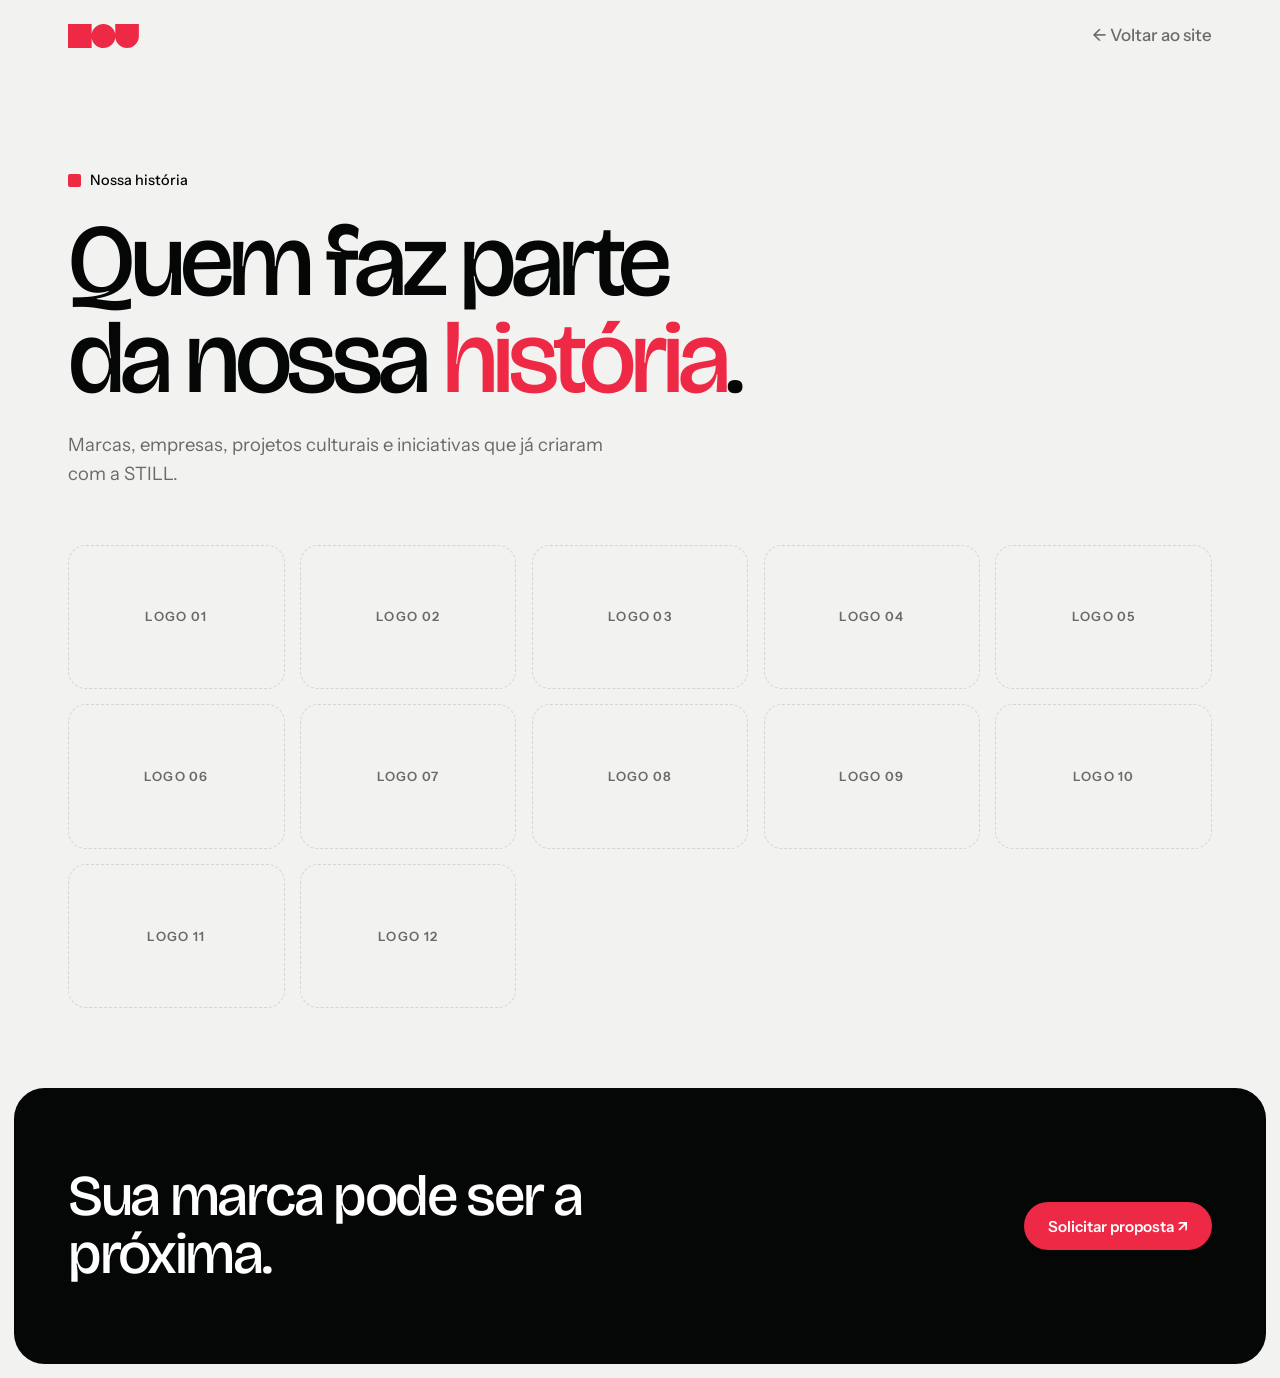
==== historia/index.html @ 3b3fbbde "Home com abertura animada do logo, portfólio com 10 cases e nova chamada final - Abertura só com o l" ====
<!DOCTYPE html>
<html lang="pt-BR">
<head>
<meta charset="utf-8">
<meta name="viewport" content="width=device-width, initial-scale=1, viewport-fit=cover">
<title>Nossa história | STILL STUDIO</title>
<meta name="theme-color" content="#050707">
<link rel="icon" href="/favicon.svg" type="image/svg+xml">
<meta name="description" content="Marcas, empresas e projetos que fazem parte da história da STILL STUDIO.">
<link rel="preconnect" href="https://fonts.googleapis.com"><link rel="preconnect" href="https://fonts.gstatic.com" crossorigin>
<link href="https://fonts.googleapis.com/css2?family=Bricolage+Grotesque:opsz,wght@12..96,500;12..96,600&family=Instrument+Sans:wght@400;500;600&display=swap" rel="stylesheet">
<script>document.documentElement.className+=" js"</script>
<style>
/* Layout: página clara de uma coluna; grade de logos de clientes e parceiros com o mesmo sistema da home. */
:root{--bg:#F2F2F0;--surface:#FFFFFF;--ink:#050707;--muted:rgba(5,7,7,.58);--line:rgba(5,7,7,.12);--dark:#050707;--on-dark:#FFFFFF;--accent:#EE2945;
 --d:"Bricolage Grotesque","Arial Black",system-ui,sans-serif;--b:"Instrument Sans",system-ui,-apple-system,"Segoe UI",sans-serif;
 --ease:cubic-bezier(.2,.8,.2,1);--spring:cubic-bezier(.34,1.56,.64,1);color-scheme:light;box-sizing:border-box;padding-top:env(safe-area-inset-top,0px);padding-bottom:env(safe-area-inset-bottom,0px)}
*,*::before,*::after{box-sizing:border-box}
body{margin:0;background:var(--bg);color:var(--ink);font:400 1.0625rem/1.6 var(--b);-webkit-font-smoothing:antialiased}
a{color:inherit}p{margin:0}
:focus-visible{outline:3px solid var(--accent);outline-offset:3px}
.w{max-width:1240px;margin:0 auto;padding-left:max(clamp(1.25rem,4vw,3rem),env(safe-area-inset-left,0px));padding-right:max(clamp(1.25rem,4vw,3rem),env(safe-area-inset-right,0px))}
.top .w{display:flex;justify-content:space-between;align-items:center;gap:1rem;padding-block:1.4rem}
.mk{display:block;height:1.5rem;width:auto;color:var(--accent)}
.back{font-weight:500;color:var(--muted);text-decoration:none;transition:color .2s}.back:hover{color:var(--ink)}
.intro{padding-block:clamp(3rem,8vw,6rem) clamp(2rem,5vw,3.5rem)}
.tag{display:inline-flex;align-items:center;gap:.55rem;font-size:.9rem;font-weight:500;margin-bottom:1.3rem}
.tag::before{content:"";width:.8rem;height:.8rem;border-radius:2px;background:var(--accent)}
h1{font:500 clamp(2.8rem,8vw,7rem)/.95 var(--d);letter-spacing:-.05em;margin:0;max-width:13ch;text-wrap:balance}
h1 em{font-style:normal;color:var(--accent)}
.intro p{color:var(--muted);max-width:46ch;margin-top:1.4rem;font-size:1.15rem}
.grid{display:grid;gap:clamp(.6rem,1.2vw,1rem);grid-template-columns:repeat(auto-fill,minmax(min(100%,13rem),1fr));padding-bottom:clamp(3rem,7vw,5rem)}
.lg{display:grid;place-items:center;aspect-ratio:3/2;border-radius:18px;background:var(--surface);padding:1.4rem;transition:transform .5s var(--spring),box-shadow .3s}
.lg:hover{transform:translateY(-5px);box-shadow:0 20px 40px -26px rgba(5,7,7,.4)}
.lg img{max-width:100%;max-height:100%;object-fit:contain;filter:grayscale(1);opacity:.75;transition:filter .3s,opacity .3s}
.lg:hover img{filter:none;opacity:1}
.lg.ph{background:transparent;border:1.5px dashed var(--line);color:var(--muted);font:600 .8rem var(--b);letter-spacing:.1em;text-transform:uppercase}
.cta{margin:0 clamp(8px,1.1vw,14px) clamp(8px,1.1vw,14px);border-radius:clamp(20px,2.4vw,32px);background:var(--dark);color:var(--on-dark)}
.cta .w{display:flex;flex-wrap:wrap;justify-content:space-between;align-items:center;gap:1.5rem;padding-block:clamp(3rem,7vw,5rem)}
.cta h2{font:500 clamp(2rem,4.6vw,3.6rem)/1 var(--d);letter-spacing:-.04em;margin:0;max-width:16ch}
.btn{display:inline-flex;align-items:center;gap:.5rem;white-space:nowrap;font:600 .95rem var(--b);padding:.9rem 1.5rem;border-radius:999px;text-decoration:none;background:var(--accent);color:var(--on-dark);transition:transform .3s var(--spring)}
.btn:hover{transform:translateY(-2px)}
.js [data-rv]{opacity:0;transform:translateY(30px) scale(.96);transition:opacity .8s var(--ease) var(--dl,0s),transform .9s var(--spring) var(--dl,0s)}
.js [data-rv].in{opacity:1;transform:none}
@media(prefers-reduced-motion:reduce){*,*::before,*::after{transition:none!important}.js [data-rv]{opacity:1;transform:none}}
</style>
</head>
<body>
<header class="top"><div class="w"><a href="/" aria-label="STILL STUDIO, voltar para a página inicial"><svg class="mk" viewBox="461.68 371.28 996.64 337.44" aria-hidden="true"><path fill="currentColor" d="M 1126.058594 371.679688 L 1126.058594 512.910156 C 1113.21875 432.660156 1043.875 371.277344 960.011719 371.277344 C 876.097656 371.277344 806.726562 432.730469 793.945312 513.046875 L 793.945312 371.890625 L 461.683594 371.890625 L 461.683594 708.679688 L 793.945312 708.679688 L 793.945312 566.953125 C 806.726562 647.269531 876.097656 708.71875 960.011719 708.71875 C 1046.203125 708.71875 1117.152344 643.917969 1127.078125 560.398438 C 1136.085938 643.648438 1206.542969 708.46875 1292.1875 708.46875 C 1383.9375 708.46875 1458.316406 634.089844 1458.316406 542.339844 L 1458.316406 371.679688 Z"/></svg></a><a class="back" href="/">← Voltar ao site</a></div></header>
<main>
<section class="intro"><div class="w">
  <span class="tag" data-rv>Nossa história</span>
  <h1 data-rv>Quem faz parte da nossa <em>história</em>.</h1>
  <p data-rv>Marcas, empresas, projetos culturais e iniciativas que já criaram com a STILL.</p>
</div></section>
<section><div class="w">
  <!-- LOGOS: troque cada <div class="lg ph">Logo NN</div> por
       <div class="lg"><img src="/logos/nome-do-cliente.svg" alt="Nome do cliente"></div> -->
  <div class="grid">
    <div class="lg ph" data-rv>Logo 01</div><div class="lg ph" data-rv>Logo 02</div><div class="lg ph" data-rv>Logo 03</div><div class="lg ph" data-rv>Logo 04</div>
    <div class="lg ph" data-rv>Logo 05</div><div class="lg ph" data-rv>Logo 06</div><div class="lg ph" data-rv>Logo 07</div><div class="lg ph" data-rv>Logo 08</div>
    <div class="lg ph" data-rv>Logo 09</div><div class="lg ph" data-rv>Logo 10</div><div class="lg ph" data-rv>Logo 11</div><div class="lg ph" data-rv>Logo 12</div>
  </div>
</div></section>
</main>
<section class="cta"><div class="w"><h2>Sua marca pode ser a próxima.</h2><a class="btn" href="/proposta">Solicitar proposta ↗</a></div></section>
<script>
(function(){
 var els=[].slice.call(document.querySelectorAll("[data-rv]"));
 els.forEach(function(el,i){el.style.setProperty("--dl",(el.classList.contains("lg")?(i%4)*.08:0)+"s")});
 if(!("IntersectionObserver" in window)||matchMedia("(prefers-reduced-motion:reduce)").matches){els.forEach(function(e){e.classList.add("in")});return}
 var io=new IntersectionObserver(function(es){es.forEach(function(e){if(e.isIntersecting){e.target.classList.add("in");io.unobserve(e.target)}})},{threshold:.12});
 els.forEach(function(e){io.observe(e)});
})();
</script>
</body>
</html>
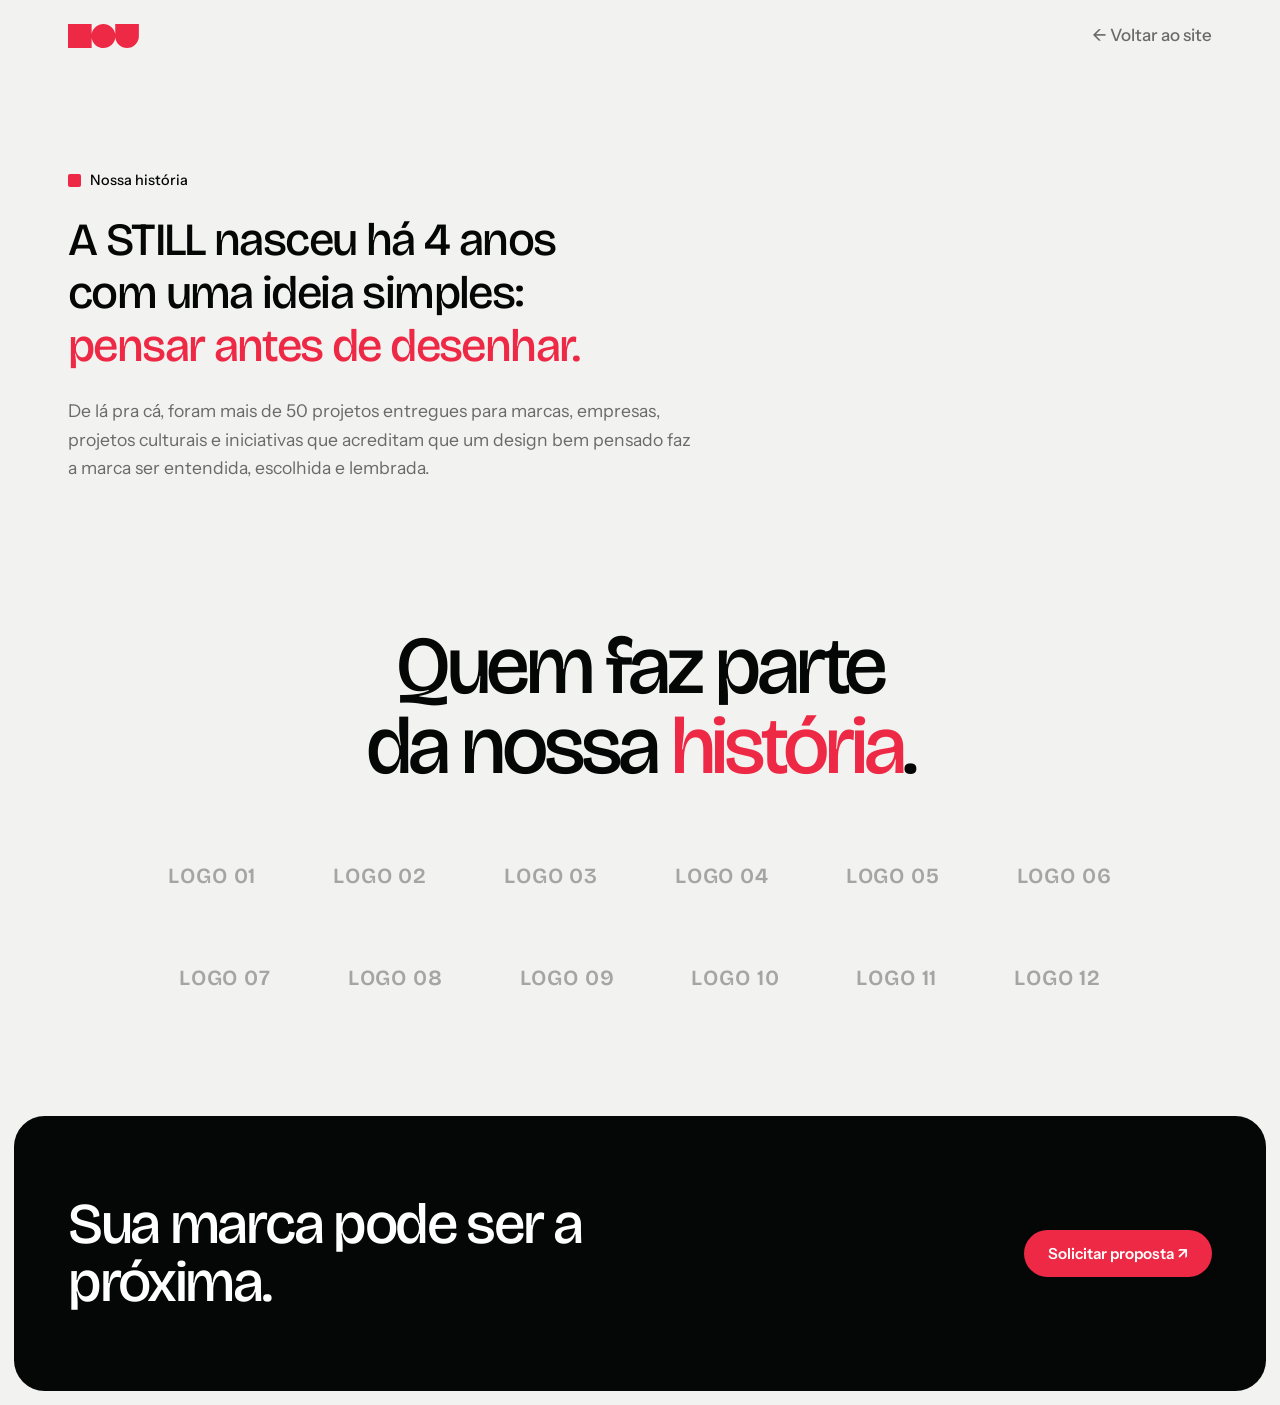
==== commit 64ea4217: "Nossa história: texto curto, título abaixo e logos soltos com transparência Co-Authored-By: Claude O" ====
--- a/historia/index.html
+++ b/historia/index.html
@@ -26,15 +26,22 @@
 .intro{padding-block:clamp(3rem,8vw,6rem) clamp(2rem,5vw,3.5rem)}
 .tag{display:inline-flex;align-items:center;gap:.55rem;font-size:.9rem;font-weight:500;margin-bottom:1.3rem}
 .tag::before{content:"";width:.8rem;height:.8rem;border-radius:2px;background:var(--accent)}
-h1{font:500 clamp(2.8rem,8vw,7rem)/.95 var(--d);letter-spacing:-.05em;margin:0;max-width:13ch;text-wrap:balance}
+.story{font:500 clamp(1.7rem,3.6vw,3rem)/1.15 var(--d);letter-spacing:-.035em;max-width:24ch;margin:0;text-wrap:balance}
+.story em{font-style:normal;color:var(--accent)}
+.intro .sub{color:var(--muted);max-width:52ch;margin-top:1.6rem;font-size:1.1rem}
+.who{text-align:center;padding-block:clamp(3rem,7vw,5.5rem) clamp(4rem,9vw,7rem)}
+h1{font:500 clamp(2.4rem,6.4vw,5.6rem)/.98 var(--d);letter-spacing:-.05em;margin:0 auto;max-width:14ch;text-wrap:balance}
 h1 em{font-style:normal;color:var(--accent)}
-.intro p{color:var(--muted);max-width:46ch;margin-top:1.4rem;font-size:1.15rem}
-.grid{display:grid;gap:clamp(.6rem,1.2vw,1rem);grid-template-columns:repeat(auto-fill,minmax(min(100%,13rem),1fr));padding-bottom:clamp(3rem,7vw,5rem)}
-.lg{display:grid;place-items:center;aspect-ratio:3/2;border-radius:18px;background:var(--surface);padding:1.4rem;transition:transform .5s var(--spring),box-shadow .3s}
-.lg:hover{transform:translateY(-5px);box-shadow:0 20px 40px -26px rgba(5,7,7,.4)}
-.lg img{max-width:100%;max-height:100%;object-fit:contain;filter:grayscale(1);opacity:.75;transition:filter .3s,opacity .3s}
-.lg:hover img{filter:none;opacity:1}
-.lg.ph{background:transparent;border:1.5px dashed var(--line);color:var(--muted);font:600 .8rem var(--b);letter-spacing:.1em;text-transform:uppercase}
+/* logos soltos, centralizados e com transparência; acendem ao passar o mouse */
+.logos{display:flex;flex-wrap:wrap;justify-content:center;align-items:center;gap:clamp(1.6rem,4vw,3.5rem) clamp(2rem,6vw,5rem);max-width:980px;margin:clamp(2.5rem,6vw,4rem) auto 0}
+.lg{display:grid;place-items:center;height:clamp(2.4rem,4vw,3.4rem);opacity:.32;transition:opacity .4s,transform .5s var(--spring);animation:float 6s ease-in-out infinite;animation-delay:calc(var(--n,0)*-.7s)}
+.lg:hover{opacity:1;transform:scale(1.08)}
+.js .lg[data-rv].in{opacity:.32}
+.js .lg[data-rv].in:hover{opacity:1}
+.lg img{height:100%;width:auto;max-width:11rem;object-fit:contain;filter:grayscale(1);transition:filter .4s}
+.lg:hover img{filter:none}
+.lg.ph{font:600 clamp(1rem,1.8vw,1.35rem) var(--d);letter-spacing:.04em;text-transform:uppercase;color:var(--ink)}
+@keyframes float{50%{translate:0 -6px}}
 .cta{margin:0 clamp(8px,1.1vw,14px) clamp(8px,1.1vw,14px);border-radius:clamp(20px,2.4vw,32px);background:var(--dark);color:var(--on-dark)}
 .cta .w{display:flex;flex-wrap:wrap;justify-content:space-between;align-items:center;gap:1.5rem;padding-block:clamp(3rem,7vw,5rem)}
 .cta h2{font:500 clamp(2rem,4.6vw,3.6rem)/1 var(--d);letter-spacing:-.04em;margin:0;max-width:16ch}
@@ -42,7 +49,7 @@
 .btn:hover{transform:translateY(-2px)}
 .js [data-rv]{opacity:0;transform:translateY(30px) scale(.96);transition:opacity .8s var(--ease) var(--dl,0s),transform .9s var(--spring) var(--dl,0s)}
 .js [data-rv].in{opacity:1;transform:none}
-@media(prefers-reduced-motion:reduce){*,*::before,*::after{transition:none!important}.js [data-rv]{opacity:1;transform:none}}
+@media(prefers-reduced-motion:reduce){*,*::before,*::after{transition:none!important;animation:none!important}.js [data-rv]{opacity:1;transform:none}}
 </style>
 </head>
 <body>
@@ -50,24 +57,21 @@
 <main>
 <section class="intro"><div class="w">
   <span class="tag" data-rv>Nossa história</span>
+  <p class="story" data-rv>A STILL nasceu há 4 anos com uma ideia simples: <em>pensar antes de desenhar.</em></p>
+  <p class="sub" data-rv>De lá pra cá, foram mais de 50 projetos entregues para marcas, empresas, projetos culturais e iniciativas que acreditam que um design bem pensado faz a marca ser entendida, escolhida e lembrada.</p>
+</div></section>
+<section class="who"><div class="w">
   <h1 data-rv>Quem faz parte da nossa <em>história</em>.</h1>
-  <p data-rv>Marcas, empresas, projetos culturais e iniciativas que já criaram com a STILL.</p>
-</div></section>
-<section><div class="w">
-  <!-- LOGOS: troque cada <div class="lg ph">Logo NN</div> por
-       <div class="lg"><img src="/logos/nome-do-cliente.svg" alt="Nome do cliente"></div> -->
-  <div class="grid">
-    <div class="lg ph" data-rv>Logo 01</div><div class="lg ph" data-rv>Logo 02</div><div class="lg ph" data-rv>Logo 03</div><div class="lg ph" data-rv>Logo 04</div>
-    <div class="lg ph" data-rv>Logo 05</div><div class="lg ph" data-rv>Logo 06</div><div class="lg ph" data-rv>Logo 07</div><div class="lg ph" data-rv>Logo 08</div>
-    <div class="lg ph" data-rv>Logo 09</div><div class="lg ph" data-rv>Logo 10</div><div class="lg ph" data-rv>Logo 11</div><div class="lg ph" data-rv>Logo 12</div>
-  </div>
+  <!-- LOGOS: troque cada <div class="lg ph" ...>Logo NN</div> por
+       <div class="lg" data-rv style="--n:1"><img src="/logos/nome-do-cliente.svg" alt="Nome do cliente"></div> -->
+  <div class="logos"><div class="lg ph" data-rv style="--n:1">Logo 01</div><div class="lg ph" data-rv style="--n:2">Logo 02</div><div class="lg ph" data-rv style="--n:3">Logo 03</div><div class="lg ph" data-rv style="--n:4">Logo 04</div><div class="lg ph" data-rv style="--n:5">Logo 05</div><div class="lg ph" data-rv style="--n:6">Logo 06</div><div class="lg ph" data-rv style="--n:7">Logo 07</div><div class="lg ph" data-rv style="--n:8">Logo 08</div><div class="lg ph" data-rv style="--n:9">Logo 09</div><div class="lg ph" data-rv style="--n:10">Logo 10</div><div class="lg ph" data-rv style="--n:11">Logo 11</div><div class="lg ph" data-rv style="--n:12">Logo 12</div></div>
 </div></section>
 </main>
 <section class="cta"><div class="w"><h2>Sua marca pode ser a próxima.</h2><a class="btn" href="/proposta">Solicitar proposta ↗</a></div></section>
 <script>
 (function(){
  var els=[].slice.call(document.querySelectorAll("[data-rv]"));
- els.forEach(function(el,i){el.style.setProperty("--dl",(el.classList.contains("lg")?(i%4)*.08:0)+"s")});
+ els.forEach(function(el,i){el.style.setProperty("--dl",(el.classList.contains("lg")?(i%6)*.07:0)+"s")});
  if(!("IntersectionObserver" in window)||matchMedia("(prefers-reduced-motion:reduce)").matches){els.forEach(function(e){e.classList.add("in")});return}
  var io=new IntersectionObserver(function(es){es.forEach(function(e){if(e.isIntersecting){e.target.classList.add("in");io.unobserve(e.target)}})},{threshold:.12});
  els.forEach(function(e){io.observe(e)});
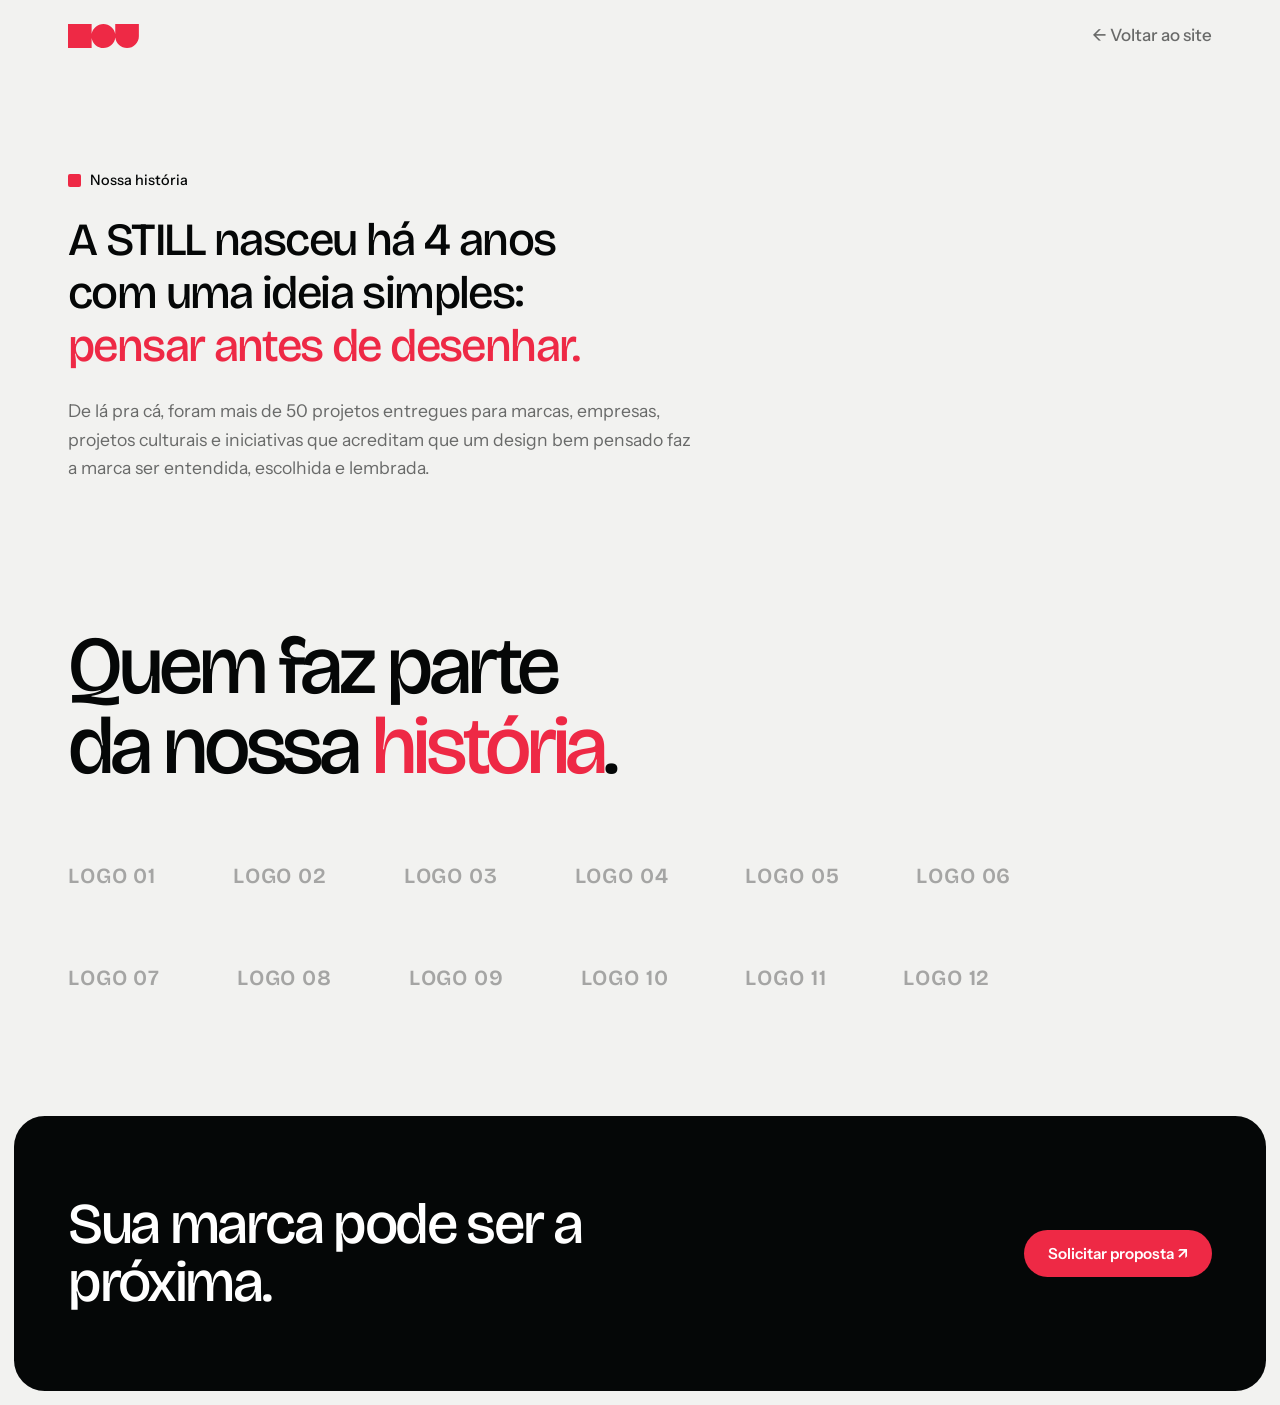
==== commit d6acebf8: "Nossa história: título e logos alinhados à esquerda com o texto Co-Authored-By: Claude Opus 5.5 <nor" ====
--- a/historia/index.html
+++ b/historia/index.html
@@ -29,11 +29,11 @@
 .story{font:500 clamp(1.7rem,3.6vw,3rem)/1.15 var(--d);letter-spacing:-.035em;max-width:24ch;margin:0;text-wrap:balance}
 .story em{font-style:normal;color:var(--accent)}
 .intro .sub{color:var(--muted);max-width:52ch;margin-top:1.6rem;font-size:1.1rem}
-.who{text-align:center;padding-block:clamp(3rem,7vw,5.5rem) clamp(4rem,9vw,7rem)}
-h1{font:500 clamp(2.4rem,6.4vw,5.6rem)/.98 var(--d);letter-spacing:-.05em;margin:0 auto;max-width:14ch;text-wrap:balance}
+.who{padding-block:clamp(3rem,7vw,5.5rem) clamp(4rem,9vw,7rem)}
+h1{font:500 clamp(2.4rem,6.4vw,5.6rem)/.98 var(--d);letter-spacing:-.05em;margin:0;max-width:14ch;text-wrap:balance}
 h1 em{font-style:normal;color:var(--accent)}
-/* logos soltos, centralizados e com transparência; acendem ao passar o mouse */
-.logos{display:flex;flex-wrap:wrap;justify-content:center;align-items:center;gap:clamp(1.6rem,4vw,3.5rem) clamp(2rem,6vw,5rem);max-width:980px;margin:clamp(2.5rem,6vw,4rem) auto 0}
+/* logos soltos, alinhados à esquerda com o texto, e com transparência; acendem ao passar o mouse */
+.logos{display:flex;flex-wrap:wrap;justify-content:flex-start;align-items:center;gap:clamp(1.6rem,4vw,3.5rem) clamp(2rem,6vw,5rem);max-width:980px;margin:clamp(2.5rem,6vw,4rem) 0 0}
 .lg{display:grid;place-items:center;height:clamp(2.4rem,4vw,3.4rem);opacity:.32;transition:opacity .4s,transform .5s var(--spring);animation:float 6s ease-in-out infinite;animation-delay:calc(var(--n,0)*-.7s)}
 .lg:hover{opacity:1;transform:scale(1.08)}
 .js .lg[data-rv].in{opacity:.32}
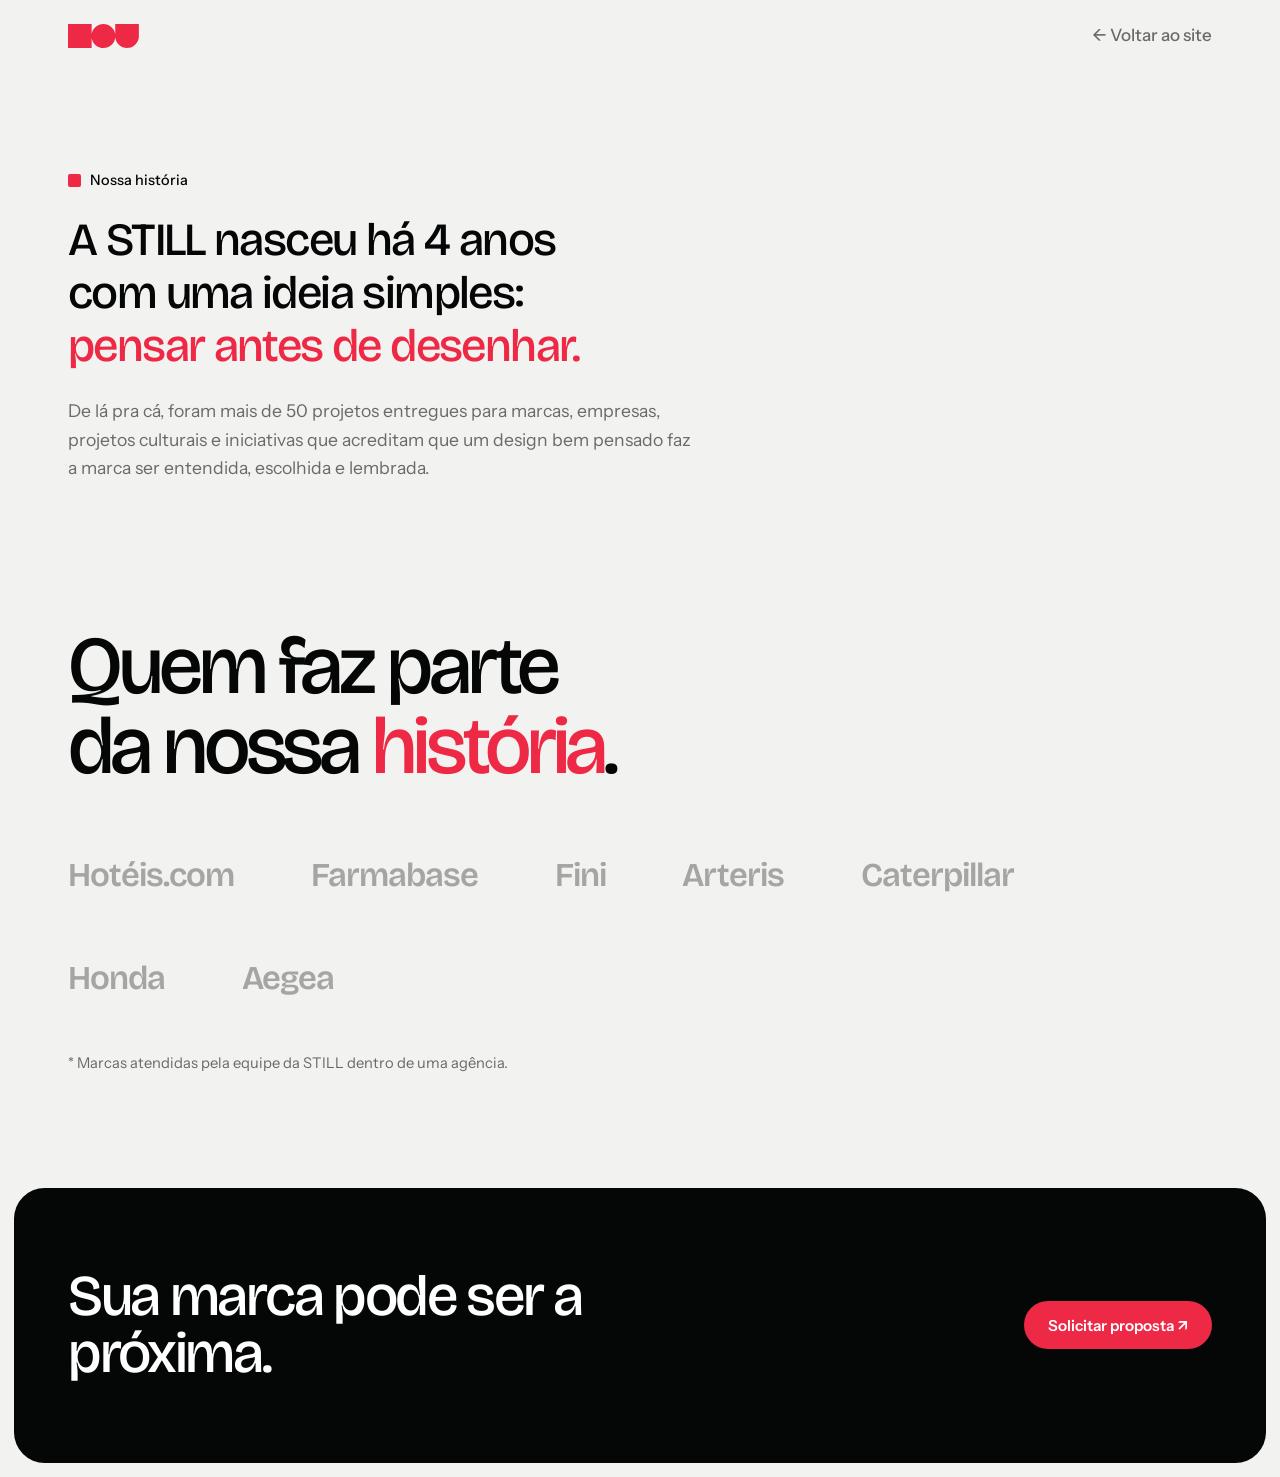
==== commit f3eb4c34: "Nossa história: clientes atendidos dentro de agência Hotéis.com, Farmabase, Fini, Arteris, Caterpill" ====
--- a/historia/index.html
+++ b/historia/index.html
@@ -40,7 +40,8 @@
 .js .lg[data-rv].in:hover{opacity:1}
 .lg img{height:100%;width:auto;max-width:11rem;object-fit:contain;filter:grayscale(1);transition:filter .4s}
 .lg:hover img{filter:none}
-.lg.ph{font:600 clamp(1rem,1.8vw,1.35rem) var(--d);letter-spacing:.04em;text-transform:uppercase;color:var(--ink)}
+.lg.nm{font:600 clamp(1.4rem,2.6vw,2.1rem)/1 var(--d);letter-spacing:-.03em;color:var(--ink);white-space:nowrap}
+.note{margin-top:clamp(2rem,5vw,3rem);color:var(--muted);font-size:.92rem}
 @keyframes float{50%{translate:0 -6px}}
 .cta{margin:0 clamp(8px,1.1vw,14px) clamp(8px,1.1vw,14px);border-radius:clamp(20px,2.4vw,32px);background:var(--dark);color:var(--on-dark)}
 .cta .w{display:flex;flex-wrap:wrap;justify-content:space-between;align-items:center;gap:1.5rem;padding-block:clamp(3rem,7vw,5rem)}
@@ -62,9 +63,10 @@
 </div></section>
 <section class="who"><div class="w">
   <h1 data-rv>Quem faz parte da nossa <em>história</em>.</h1>
-  <!-- LOGOS: troque cada <div class="lg ph" ...>Logo NN</div> por
-       <div class="lg" data-rv style="--n:1"><img src="/logos/nome-do-cliente.svg" alt="Nome do cliente"></div> -->
-  <div class="logos"><div class="lg ph" data-rv style="--n:1">Logo 01</div><div class="lg ph" data-rv style="--n:2">Logo 02</div><div class="lg ph" data-rv style="--n:3">Logo 03</div><div class="lg ph" data-rv style="--n:4">Logo 04</div><div class="lg ph" data-rv style="--n:5">Logo 05</div><div class="lg ph" data-rv style="--n:6">Logo 06</div><div class="lg ph" data-rv style="--n:7">Logo 07</div><div class="lg ph" data-rv style="--n:8">Logo 08</div><div class="lg ph" data-rv style="--n:9">Logo 09</div><div class="lg ph" data-rv style="--n:10">Logo 10</div><div class="lg ph" data-rv style="--n:11">Logo 11</div><div class="lg ph" data-rv style="--n:12">Logo 12</div></div>
+  <!-- LOGOS: os nomes estão em texto até chegarem os arquivos oficiais. Para trocar, use
+       <div class="lg" data-rv style="--n:1"><img src="/logos/hoteis-com.svg" alt="Hotéis.com"></div> -->
+  <div class="logos"><div class="lg nm" data-rv style="--n:1">Hotéis.com</div><div class="lg nm" data-rv style="--n:2">Farmabase</div><div class="lg nm" data-rv style="--n:3">Fini</div><div class="lg nm" data-rv style="--n:4">Arteris</div><div class="lg nm" data-rv style="--n:5">Caterpillar</div><div class="lg nm" data-rv style="--n:6">Honda</div><div class="lg nm" data-rv style="--n:7">Aegea</div></div>
+  <p class="note" data-rv>* Marcas atendidas pela equipe da STILL dentro de uma agência.</p>
 </div></section>
 </main>
 <section class="cta"><div class="w"><h2>Sua marca pode ser a próxima.</h2><a class="btn" href="/proposta">Solicitar proposta ↗</a></div></section>
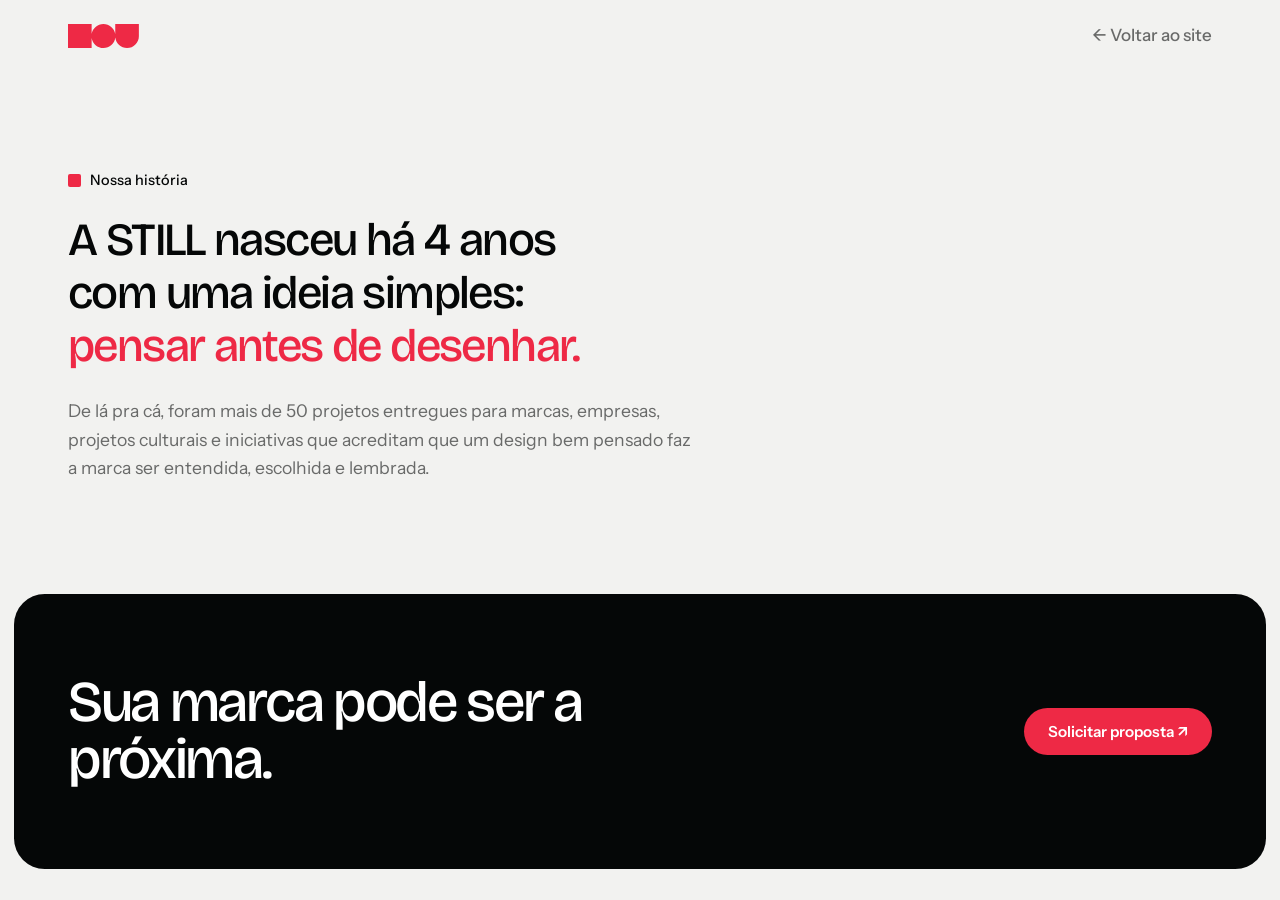
==== commit 57181643: "Nossa história: remove a parte de clientes Co-Authored-By: Claude Opus 5.5 <noreply@anthropic.com> C" ====
--- a/historia/index.html
+++ b/historia/index.html
@@ -23,7 +23,7 @@
 .top .w{display:flex;justify-content:space-between;align-items:center;gap:1rem;padding-block:1.4rem}
 .mk{display:block;height:1.5rem;width:auto;color:var(--accent)}
 .back{font-weight:500;color:var(--muted);text-decoration:none;transition:color .2s}.back:hover{color:var(--ink)}
-.intro{padding-block:clamp(3rem,8vw,6rem) clamp(2rem,5vw,3.5rem)}
+.intro{padding-block:clamp(3rem,8vw,6rem) clamp(4rem,9vw,7rem)}
 .tag{display:inline-flex;align-items:center;gap:.55rem;font-size:.9rem;font-weight:500;margin-bottom:1.3rem}
 .tag::before{content:"";width:.8rem;height:.8rem;border-radius:2px;background:var(--accent)}
 .story{font:500 clamp(1.7rem,3.6vw,3rem)/1.15 var(--d);letter-spacing:-.035em;max-width:24ch;margin:0;text-wrap:balance}
@@ -61,13 +61,6 @@
   <p class="story" data-rv>A STILL nasceu há 4 anos com uma ideia simples: <em>pensar antes de desenhar.</em></p>
   <p class="sub" data-rv>De lá pra cá, foram mais de 50 projetos entregues para marcas, empresas, projetos culturais e iniciativas que acreditam que um design bem pensado faz a marca ser entendida, escolhida e lembrada.</p>
 </div></section>
-<section class="who"><div class="w">
-  <h1 data-rv>Quem faz parte da nossa <em>história</em>.</h1>
-  <!-- LOGOS: os nomes estão em texto até chegarem os arquivos oficiais. Para trocar, use
-       <div class="lg" data-rv style="--n:1"><img src="/logos/hoteis-com.svg" alt="Hotéis.com"></div> -->
-  <div class="logos"><div class="lg nm" data-rv style="--n:1">Hotéis.com</div><div class="lg nm" data-rv style="--n:2">Farmabase</div><div class="lg nm" data-rv style="--n:3">Fini</div><div class="lg nm" data-rv style="--n:4">Arteris</div><div class="lg nm" data-rv style="--n:5">Caterpillar</div><div class="lg nm" data-rv style="--n:6">Honda</div><div class="lg nm" data-rv style="--n:7">Aegea</div></div>
-  <p class="note" data-rv>* Marcas atendidas pela equipe da STILL dentro de uma agência.</p>
-</div></section>
 </main>
 <section class="cta"><div class="w"><h2>Sua marca pode ser a próxima.</h2><a class="btn" href="/proposta">Solicitar proposta ↗</a></div></section>
 <script>
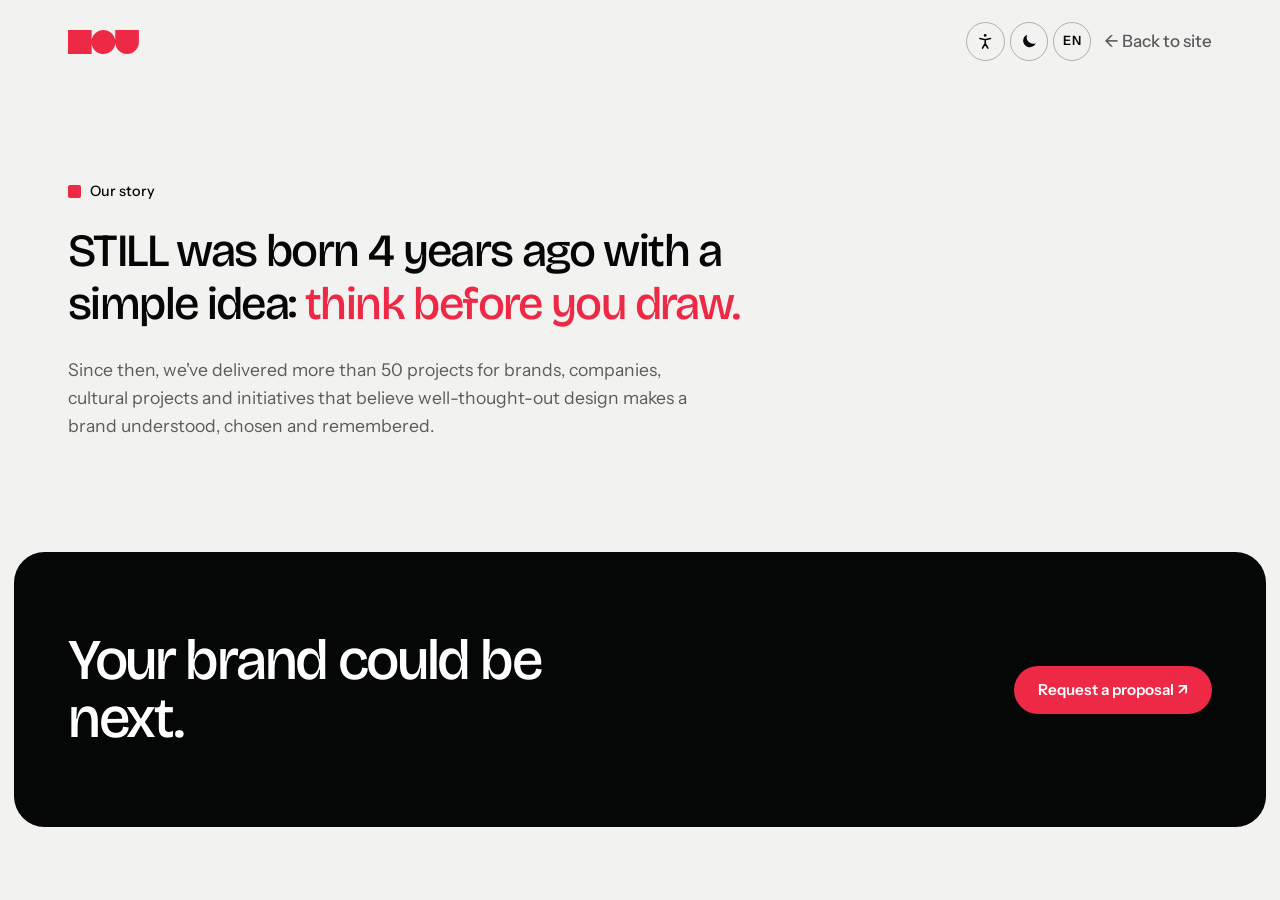
==== commit 01dd48b0: "Acessibilidade, modo claro/escuro e escolha de idioma (PT, EN, ES) - assets/site.js e site.css compa" ====
--- a/historia/index.html
+++ b/historia/index.html
@@ -6,15 +6,18 @@
 <title>Nossa história | STILL STUDIO</title>
 <meta name="theme-color" content="#050707">
 <link rel="icon" href="/favicon.svg" type="image/svg+xml">
-<meta name="description" content="Marcas, empresas e projetos que fazem parte da história da STILL STUDIO.">
+<meta name="description" content="A história da STILL STUDIO: um estúdio criativo que pensa antes de desenhar.">
 <link rel="preconnect" href="https://fonts.googleapis.com"><link rel="preconnect" href="https://fonts.gstatic.com" crossorigin>
 <link href="https://fonts.googleapis.com/css2?family=Bricolage+Grotesque:opsz,wght@12..96,500;12..96,600&family=Instrument+Sans:wght@400;500;600&display=swap" rel="stylesheet">
-<script>document.documentElement.className+=" js"</script>
+<script>(function(d){try{var s=localStorage;["theme","fs","motion","links"].forEach(function(k){var v=s.getItem("still-"+k);if(v)d.setAttribute("data-"+k,v)})}catch(e){}d.className+=" js"})(document.documentElement)</script>
+<link rel="stylesheet" href="/assets/site.css">
 <style>
-/* Layout: página clara de uma coluna; grade de logos de clientes e parceiros com o mesmo sistema da home. */
-:root{--bg:#F2F2F0;--surface:#FFFFFF;--ink:#050707;--muted:rgba(5,7,7,.58);--line:rgba(5,7,7,.12);--dark:#050707;--on-dark:#FFFFFF;--accent:#EE2945;
+/* Layout: página de uma coluna com o texto da história e a chamada para a proposta, no mesmo sistema da home. */
+:root{--bg:#F2F2F0;--surface:#FFFFFF;--ink:#050707;--muted:rgba(5,7,7,.64);--line:rgba(5,7,7,.12);--dark:#050707;--on-dark:#FFFFFF;--accent:#EE2945;
  --d:"Bricolage Grotesque","Arial Black",system-ui,sans-serif;--b:"Instrument Sans",system-ui,-apple-system,"Segoe UI",sans-serif;
  --ease:cubic-bezier(.2,.8,.2,1);--spring:cubic-bezier(.34,1.56,.64,1);color-scheme:light;box-sizing:border-box;padding-top:env(safe-area-inset-top,0px);padding-bottom:env(safe-area-inset-bottom,0px)}
+@media (prefers-color-scheme:dark){:root:not([data-theme="light"]){--bg:#0B0D0E;--surface:#16191B;--ink:#F2F2F0;--muted:rgba(242,242,240,.66);--line:rgba(242,242,240,.14);--dark:#16191B;color-scheme:dark}}
+:root[data-theme="dark"]{--bg:#0B0D0E;--surface:#16191B;--ink:#F2F2F0;--muted:rgba(242,242,240,.66);--line:rgba(242,242,240,.14);--dark:#16191B;color-scheme:dark}
 *,*::before,*::after{box-sizing:border-box}
 body{margin:0;background:var(--bg);color:var(--ink);font:400 1.0625rem/1.6 var(--b);-webkit-font-smoothing:antialiased}
 a{color:inherit}p{margin:0}
@@ -22,6 +25,8 @@
 .w{max-width:1240px;margin:0 auto;padding-left:max(clamp(1.25rem,4vw,3rem),env(safe-area-inset-left,0px));padding-right:max(clamp(1.25rem,4vw,3rem),env(safe-area-inset-right,0px))}
 .top .w{display:flex;justify-content:space-between;align-items:center;gap:1rem;padding-block:1.4rem}
 .mk{display:block;height:1.5rem;width:auto;color:var(--accent)}
+.tr{display:flex;align-items:center;gap:.8rem}
+@media(max-width:560px){.back{display:none}}
 .back{font-weight:500;color:var(--muted);text-decoration:none;transition:color .2s}.back:hover{color:var(--ink)}
 .intro{padding-block:clamp(3rem,8vw,6rem) clamp(4rem,9vw,7rem)}
 .tag{display:inline-flex;align-items:center;gap:.55rem;font-size:.9rem;font-weight:500;margin-bottom:1.3rem}
@@ -29,20 +34,6 @@
 .story{font:500 clamp(1.7rem,3.6vw,3rem)/1.15 var(--d);letter-spacing:-.035em;max-width:24ch;margin:0;text-wrap:balance}
 .story em{font-style:normal;color:var(--accent)}
 .intro .sub{color:var(--muted);max-width:52ch;margin-top:1.6rem;font-size:1.1rem}
-.who{padding-block:clamp(3rem,7vw,5.5rem) clamp(4rem,9vw,7rem)}
-h1{font:500 clamp(2.4rem,6.4vw,5.6rem)/.98 var(--d);letter-spacing:-.05em;margin:0;max-width:14ch;text-wrap:balance}
-h1 em{font-style:normal;color:var(--accent)}
-/* logos soltos, alinhados à esquerda com o texto, e com transparência; acendem ao passar o mouse */
-.logos{display:flex;flex-wrap:wrap;justify-content:flex-start;align-items:center;gap:clamp(1.6rem,4vw,3.5rem) clamp(2rem,6vw,5rem);max-width:980px;margin:clamp(2.5rem,6vw,4rem) 0 0}
-.lg{display:grid;place-items:center;height:clamp(2.4rem,4vw,3.4rem);opacity:.32;transition:opacity .4s,transform .5s var(--spring);animation:float 6s ease-in-out infinite;animation-delay:calc(var(--n,0)*-.7s)}
-.lg:hover{opacity:1;transform:scale(1.08)}
-.js .lg[data-rv].in{opacity:.32}
-.js .lg[data-rv].in:hover{opacity:1}
-.lg img{height:100%;width:auto;max-width:11rem;object-fit:contain;filter:grayscale(1);transition:filter .4s}
-.lg:hover img{filter:none}
-.lg.nm{font:600 clamp(1.4rem,2.6vw,2.1rem)/1 var(--d);letter-spacing:-.03em;color:var(--ink);white-space:nowrap}
-.note{margin-top:clamp(2rem,5vw,3rem);color:var(--muted);font-size:.92rem}
-@keyframes float{50%{translate:0 -6px}}
 .cta{margin:0 clamp(8px,1.1vw,14px) clamp(8px,1.1vw,14px);border-radius:clamp(20px,2.4vw,32px);background:var(--dark);color:var(--on-dark)}
 .cta .w{display:flex;flex-wrap:wrap;justify-content:space-between;align-items:center;gap:1.5rem;padding-block:clamp(3rem,7vw,5rem)}
 .cta h2{font:500 clamp(2rem,4.6vw,3.6rem)/1 var(--d);letter-spacing:-.04em;margin:0;max-width:16ch}
@@ -54,8 +45,9 @@
 </style>
 </head>
 <body>
-<header class="top"><div class="w"><a href="/" aria-label="STILL STUDIO, voltar para a página inicial"><svg class="mk" viewBox="461.68 371.28 996.64 337.44" aria-hidden="true"><path fill="currentColor" d="M 1126.058594 371.679688 L 1126.058594 512.910156 C 1113.21875 432.660156 1043.875 371.277344 960.011719 371.277344 C 876.097656 371.277344 806.726562 432.730469 793.945312 513.046875 L 793.945312 371.890625 L 461.683594 371.890625 L 461.683594 708.679688 L 793.945312 708.679688 L 793.945312 566.953125 C 806.726562 647.269531 876.097656 708.71875 960.011719 708.71875 C 1046.203125 708.71875 1117.152344 643.917969 1127.078125 560.398438 C 1136.085938 643.648438 1206.542969 708.46875 1292.1875 708.46875 C 1383.9375 708.46875 1458.316406 634.089844 1458.316406 542.339844 L 1458.316406 371.679688 Z"/></svg></a><a class="back" href="/">← Voltar ao site</a></div></header>
-<main>
+<a class="skip" href="#conteudo">Pular para o conteúdo</a>
+<header class="top"><div class="w"><a href="/" aria-label="STILL STUDIO, voltar para a página inicial"><svg class="mk" viewBox="461.68 371.28 996.64 337.44" aria-hidden="true"><path fill="currentColor" d="M 1126.058594 371.679688 L 1126.058594 512.910156 C 1113.21875 432.660156 1043.875 371.277344 960.011719 371.277344 C 876.097656 371.277344 806.726562 432.730469 793.945312 513.046875 L 793.945312 371.890625 L 461.683594 371.890625 L 461.683594 708.679688 L 793.945312 708.679688 L 793.945312 566.953125 C 806.726562 647.269531 876.097656 708.71875 960.011719 708.71875 C 1046.203125 708.71875 1117.152344 643.917969 1127.078125 560.398438 C 1136.085938 643.648438 1206.542969 708.46875 1292.1875 708.46875 C 1383.9375 708.46875 1458.316406 634.089844 1458.316406 542.339844 L 1458.316406 371.679688 Z"/></svg></a><div class="tr"><div data-ctl></div><a class="back" href="/">← Voltar ao site</a></div></div></header>
+<main id="conteudo" tabindex="-1" style="outline:none">
 <section class="intro"><div class="w">
   <span class="tag" data-rv>Nossa história</span>
   <p class="story" data-rv>A STILL nasceu há 4 anos com uma ideia simples: <em>pensar antes de desenhar.</em></p>
@@ -63,11 +55,12 @@
 </div></section>
 </main>
 <section class="cta"><div class="w"><h2>Sua marca pode ser a próxima.</h2><a class="btn" href="/proposta">Solicitar proposta ↗</a></div></section>
+<script src="/assets/site.js"></script>
 <script>
 (function(){
  var els=[].slice.call(document.querySelectorAll("[data-rv]"));
  els.forEach(function(el,i){el.style.setProperty("--dl",(el.classList.contains("lg")?(i%6)*.07:0)+"s")});
- if(!("IntersectionObserver" in window)||matchMedia("(prefers-reduced-motion:reduce)").matches){els.forEach(function(e){e.classList.add("in")});return}
+ if(!("IntersectionObserver" in window)||matchMedia("(prefers-reduced-motion:reduce)").matches||document.documentElement.getAttribute("data-motion")==="off"){els.forEach(function(e){e.classList.add("in")});return}
  var io=new IntersectionObserver(function(es){es.forEach(function(e){if(e.isIntersecting){e.target.classList.add("in");io.unobserve(e.target)}})},{threshold:.12});
  els.forEach(function(e){io.observe(e)});
 })();
--- a/assets/site.css
+++ b/assets/site.css
@@ -0,0 +1,48 @@
+/* STILL STUDIO — controles compartilhados: acessibilidade, tema e idioma */
+:root{--ctl-bg:#FFFFFF;--ctl-ink:#050707;--ctl-muted:rgba(5,7,7,.62);--ctl-line:rgba(5,7,7,.14);--ctl-accent:#EE2945}
+@media (prefers-color-scheme:dark){:root:not([data-theme="light"]){--ctl-bg:#16191B;--ctl-ink:#F2F2F0;--ctl-muted:rgba(242,242,240,.66);--ctl-line:rgba(242,242,240,.16)}}
+:root[data-theme="dark"]{--ctl-bg:#16191B;--ctl-ink:#F2F2F0;--ctl-muted:rgba(242,242,240,.66);--ctl-line:rgba(242,242,240,.16)}
+
+/* tamanho do texto */
+:root[data-fs="1"]{font-size:112.5%}
+:root[data-fs="2"]{font-size:125%}
+/* destacar links */
+:root[data-links="on"] a{text-decoration:underline!important;text-underline-offset:.22em;text-decoration-thickness:2px}
+/* pausar animações */
+:root[data-motion="off"]{scroll-behavior:auto!important}
+:root[data-motion="off"] *,:root[data-motion="off"] *::before,:root[data-motion="off"] *::after{animation:none!important;transition:none!important}
+
+/* pular para o conteúdo */
+.skip{position:fixed;z-index:200;left:12px;top:-80px;background:var(--ctl-accent);color:#fff;font:600 .95rem/1 "Instrument Sans",system-ui,sans-serif;padding:.9rem 1.2rem;border-radius:999px;text-decoration:none;transition:top .2s}
+.skip:focus{top:calc(env(safe-area-inset-top,0px) + 12px)}
+
+/* grupo de controles (menu) */
+.ctl{display:flex;align-items:center;gap:.3rem;color:inherit}
+.ctl-b{display:inline-grid;place-items:center;min-width:2.4rem;height:2.4rem;padding:0 .55rem;border-radius:999px;border:1.5px solid color-mix(in srgb,currentColor 28%,transparent);background:transparent;color:inherit;font:600 .8rem/1 "Instrument Sans",system-ui,sans-serif;letter-spacing:.06em;cursor:pointer;transition:border-color .2s,background .2s}
+.ctl-b:hover{border-color:currentColor}
+.ctl-b svg{width:1.15rem;height:1.15rem;display:block}
+.ctl-b[aria-expanded="true"]{background:color-mix(in srgb,currentColor 14%,transparent)}
+.ctl .th-sun{display:none}
+:root[data-theme="dark"] .ctl .th-sun{display:block}:root[data-theme="dark"] .ctl .th-moon{display:none}
+@media (prefers-color-scheme:dark){:root:not([data-theme="light"]) .ctl .th-sun{display:block}:root:not([data-theme="light"]) .ctl .th-moon{display:none}}
+.ctl-wrap{position:relative}
+
+/* menu de idioma e painel de acessibilidade */
+.pop{position:fixed;z-index:120;min-width:15rem;max-width:calc(100vw - 24px);background:var(--ctl-bg);color:var(--ctl-ink);border:1px solid var(--ctl-line);border-radius:18px;padding:.6rem;box-shadow:0 24px 50px -20px rgba(0,0,0,.45);font:400 .95rem/1.4 "Instrument Sans",system-ui,sans-serif;text-align:left}
+.pop[hidden]{display:none!important}
+.pop h2{font:600 .78rem/1 "Instrument Sans",system-ui,sans-serif;letter-spacing:.14em;text-transform:uppercase;color:var(--ctl-muted);margin:.5rem .6rem .7rem}
+.pop .it{display:flex;width:100%;align-items:center;justify-content:space-between;gap:1rem;padding:.7rem .7rem;border:0;border-radius:12px;background:transparent;color:inherit;font:inherit;text-align:left;cursor:pointer}
+.pop .it:hover{background:color-mix(in srgb,var(--ctl-ink) 7%,transparent)}
+.pop .it[aria-checked="true"],.pop .it[aria-current="true"]{font-weight:600}
+.pop .it[aria-current="true"]::after{content:"";width:.55rem;height:.55rem;border-radius:50%;background:var(--ctl-accent)}
+.pop .sw{flex:none;width:2.4rem;height:1.4rem;border-radius:999px;background:var(--ctl-line);position:relative;transition:background .2s}
+.pop .sw::after{content:"";position:absolute;top:.2rem;left:.2rem;width:1rem;height:1rem;border-radius:50%;background:var(--ctl-bg);box-shadow:0 1px 3px rgba(0,0,0,.3);transition:transform .2s}
+.pop [aria-checked="true"] .sw{background:var(--ctl-accent)}
+.pop [aria-checked="true"] .sw::after{transform:translateX(1rem)}
+.pop .fs{display:flex;gap:.4rem;padding:.2rem .6rem .6rem}
+.pop .fs button{flex:1;height:2.6rem;border-radius:12px;border:1.5px solid var(--ctl-line);background:transparent;color:inherit;cursor:pointer;font:600 1rem "Instrument Sans",system-ui,sans-serif}
+.pop .fs button:nth-child(1){font-size:.85rem}.pop .fs button:nth-child(3){font-size:1.15rem}
+.pop .fs button[aria-pressed="true"]{border-color:var(--ctl-accent);background:color-mix(in srgb,var(--ctl-accent) 12%,transparent)}
+.pop hr{border:0;border-top:1px solid var(--ctl-line);margin:.4rem .3rem}
+.pop .note{font-size:.82rem;color:var(--ctl-muted);padding:.3rem .7rem .5rem}
+.pop :focus-visible{outline:3px solid var(--ctl-accent);outline-offset:2px}
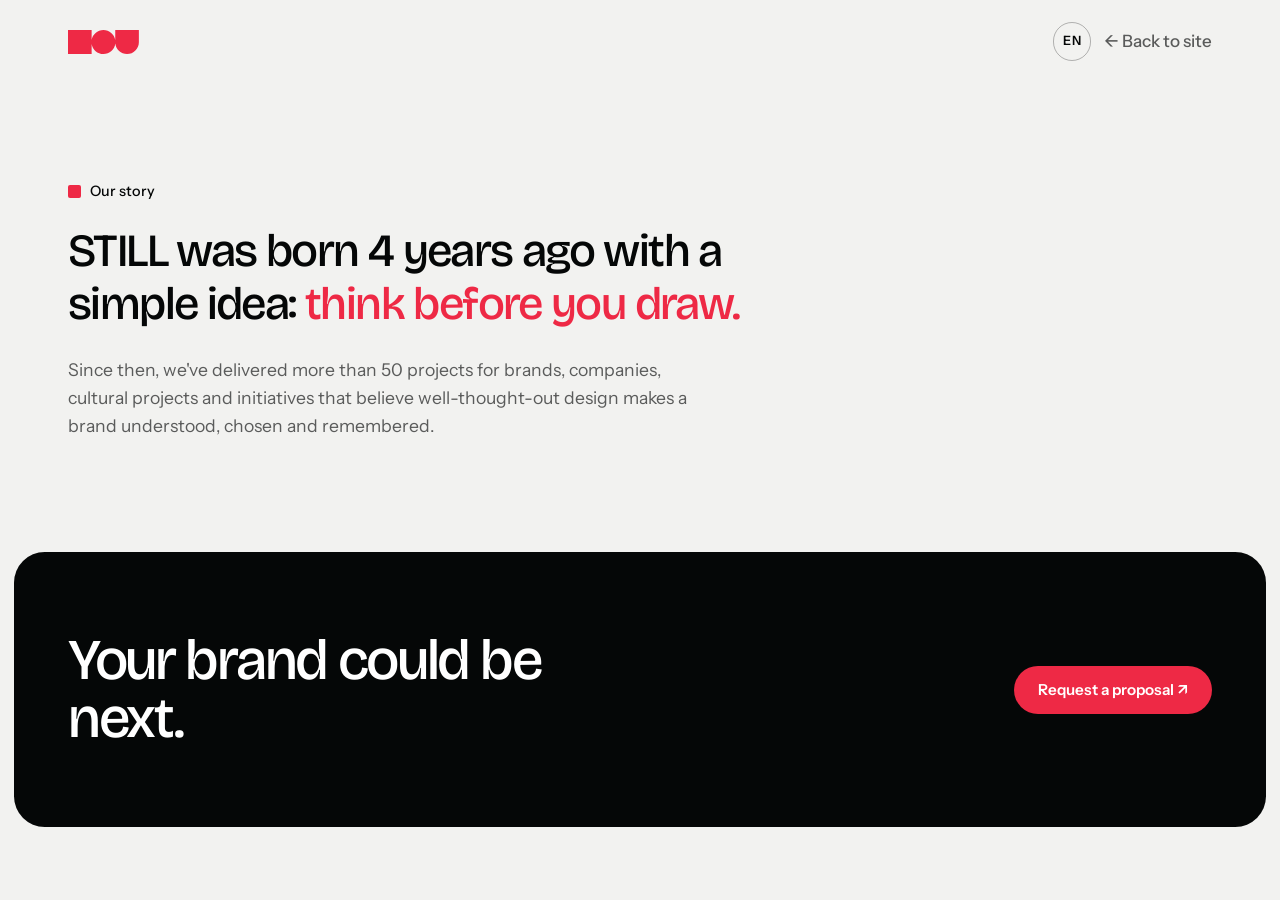
==== commit b0099443: "Mantém só a escolha de idioma: remove acessibilidade e modo claro/escuro Remove painel de acessibili" ====
--- a/historia/index.html
+++ b/historia/index.html
@@ -9,15 +9,13 @@
 <meta name="description" content="A história da STILL STUDIO: um estúdio criativo que pensa antes de desenhar.">
 <link rel="preconnect" href="https://fonts.googleapis.com"><link rel="preconnect" href="https://fonts.gstatic.com" crossorigin>
 <link href="https://fonts.googleapis.com/css2?family=Bricolage+Grotesque:opsz,wght@12..96,500;12..96,600&family=Instrument+Sans:wght@400;500;600&display=swap" rel="stylesheet">
-<script>(function(d){try{var s=localStorage;["theme","fs","motion","links"].forEach(function(k){var v=s.getItem("still-"+k);if(v)d.setAttribute("data-"+k,v)})}catch(e){}d.className+=" js"})(document.documentElement)</script>
+<script>document.documentElement.className+=" js"</script>
 <link rel="stylesheet" href="/assets/site.css">
 <style>
 /* Layout: página de uma coluna com o texto da história e a chamada para a proposta, no mesmo sistema da home. */
 :root{--bg:#F2F2F0;--surface:#FFFFFF;--ink:#050707;--muted:rgba(5,7,7,.64);--line:rgba(5,7,7,.12);--dark:#050707;--on-dark:#FFFFFF;--accent:#EE2945;
  --d:"Bricolage Grotesque","Arial Black",system-ui,sans-serif;--b:"Instrument Sans",system-ui,-apple-system,"Segoe UI",sans-serif;
  --ease:cubic-bezier(.2,.8,.2,1);--spring:cubic-bezier(.34,1.56,.64,1);color-scheme:light;box-sizing:border-box;padding-top:env(safe-area-inset-top,0px);padding-bottom:env(safe-area-inset-bottom,0px)}
-@media (prefers-color-scheme:dark){:root:not([data-theme="light"]){--bg:#0B0D0E;--surface:#16191B;--ink:#F2F2F0;--muted:rgba(242,242,240,.66);--line:rgba(242,242,240,.14);--dark:#16191B;color-scheme:dark}}
-:root[data-theme="dark"]{--bg:#0B0D0E;--surface:#16191B;--ink:#F2F2F0;--muted:rgba(242,242,240,.66);--line:rgba(242,242,240,.14);--dark:#16191B;color-scheme:dark}
 *,*::before,*::after{box-sizing:border-box}
 body{margin:0;background:var(--bg);color:var(--ink);font:400 1.0625rem/1.6 var(--b);-webkit-font-smoothing:antialiased}
 a{color:inherit}p{margin:0}
@@ -45,9 +43,8 @@
 </style>
 </head>
 <body>
-<a class="skip" href="#conteudo">Pular para o conteúdo</a>
 <header class="top"><div class="w"><a href="/" aria-label="STILL STUDIO, voltar para a página inicial"><svg class="mk" viewBox="461.68 371.28 996.64 337.44" aria-hidden="true"><path fill="currentColor" d="M 1126.058594 371.679688 L 1126.058594 512.910156 C 1113.21875 432.660156 1043.875 371.277344 960.011719 371.277344 C 876.097656 371.277344 806.726562 432.730469 793.945312 513.046875 L 793.945312 371.890625 L 461.683594 371.890625 L 461.683594 708.679688 L 793.945312 708.679688 L 793.945312 566.953125 C 806.726562 647.269531 876.097656 708.71875 960.011719 708.71875 C 1046.203125 708.71875 1117.152344 643.917969 1127.078125 560.398438 C 1136.085938 643.648438 1206.542969 708.46875 1292.1875 708.46875 C 1383.9375 708.46875 1458.316406 634.089844 1458.316406 542.339844 L 1458.316406 371.679688 Z"/></svg></a><div class="tr"><div data-ctl></div><a class="back" href="/">← Voltar ao site</a></div></div></header>
-<main id="conteudo" tabindex="-1" style="outline:none">
+<main>
 <section class="intro"><div class="w">
   <span class="tag" data-rv>Nossa história</span>
   <p class="story" data-rv>A STILL nasceu há 4 anos com uma ideia simples: <em>pensar antes de desenhar.</em></p>
@@ -60,7 +57,7 @@
 (function(){
  var els=[].slice.call(document.querySelectorAll("[data-rv]"));
  els.forEach(function(el,i){el.style.setProperty("--dl",(el.classList.contains("lg")?(i%6)*.07:0)+"s")});
- if(!("IntersectionObserver" in window)||matchMedia("(prefers-reduced-motion:reduce)").matches||document.documentElement.getAttribute("data-motion")==="off"){els.forEach(function(e){e.classList.add("in")});return}
+ if(!("IntersectionObserver" in window)||matchMedia("(prefers-reduced-motion:reduce)").matches){els.forEach(function(e){e.classList.add("in")});return}
  var io=new IntersectionObserver(function(es){es.forEach(function(e){if(e.isIntersecting){e.target.classList.add("in");io.unobserve(e.target)}})},{threshold:.12});
  els.forEach(function(e){io.observe(e)});
 })();
--- a/assets/site.css
+++ b/assets/site.css
@@ -1,48 +1,14 @@
-/* STILL STUDIO — controles compartilhados: acessibilidade, tema e idioma */
+/* STILL STUDIO — botão e menu de idioma, compartilhados pelas páginas */
 :root{--ctl-bg:#FFFFFF;--ctl-ink:#050707;--ctl-muted:rgba(5,7,7,.62);--ctl-line:rgba(5,7,7,.14);--ctl-accent:#EE2945}
-@media (prefers-color-scheme:dark){:root:not([data-theme="light"]){--ctl-bg:#16191B;--ctl-ink:#F2F2F0;--ctl-muted:rgba(242,242,240,.66);--ctl-line:rgba(242,242,240,.16)}}
-:root[data-theme="dark"]{--ctl-bg:#16191B;--ctl-ink:#F2F2F0;--ctl-muted:rgba(242,242,240,.66);--ctl-line:rgba(242,242,240,.16)}
-
-/* tamanho do texto */
-:root[data-fs="1"]{font-size:112.5%}
-:root[data-fs="2"]{font-size:125%}
-/* destacar links */
-:root[data-links="on"] a{text-decoration:underline!important;text-underline-offset:.22em;text-decoration-thickness:2px}
-/* pausar animações */
-:root[data-motion="off"]{scroll-behavior:auto!important}
-:root[data-motion="off"] *,:root[data-motion="off"] *::before,:root[data-motion="off"] *::after{animation:none!important;transition:none!important}
-
-/* pular para o conteúdo */
-.skip{position:fixed;z-index:200;left:12px;top:-80px;background:var(--ctl-accent);color:#fff;font:600 .95rem/1 "Instrument Sans",system-ui,sans-serif;padding:.9rem 1.2rem;border-radius:999px;text-decoration:none;transition:top .2s}
-.skip:focus{top:calc(env(safe-area-inset-top,0px) + 12px)}
-
-/* grupo de controles (menu) */
 .ctl{display:flex;align-items:center;gap:.3rem;color:inherit}
 .ctl-b{display:inline-grid;place-items:center;min-width:2.4rem;height:2.4rem;padding:0 .55rem;border-radius:999px;border:1.5px solid color-mix(in srgb,currentColor 28%,transparent);background:transparent;color:inherit;font:600 .8rem/1 "Instrument Sans",system-ui,sans-serif;letter-spacing:.06em;cursor:pointer;transition:border-color .2s,background .2s}
 .ctl-b:hover{border-color:currentColor}
-.ctl-b svg{width:1.15rem;height:1.15rem;display:block}
 .ctl-b[aria-expanded="true"]{background:color-mix(in srgb,currentColor 14%,transparent)}
-.ctl .th-sun{display:none}
-:root[data-theme="dark"] .ctl .th-sun{display:block}:root[data-theme="dark"] .ctl .th-moon{display:none}
-@media (prefers-color-scheme:dark){:root:not([data-theme="light"]) .ctl .th-sun{display:block}:root:not([data-theme="light"]) .ctl .th-moon{display:none}}
-.ctl-wrap{position:relative}
-
-/* menu de idioma e painel de acessibilidade */
 .pop{position:fixed;z-index:120;min-width:15rem;max-width:calc(100vw - 24px);background:var(--ctl-bg);color:var(--ctl-ink);border:1px solid var(--ctl-line);border-radius:18px;padding:.6rem;box-shadow:0 24px 50px -20px rgba(0,0,0,.45);font:400 .95rem/1.4 "Instrument Sans",system-ui,sans-serif;text-align:left}
 .pop[hidden]{display:none!important}
 .pop h2{font:600 .78rem/1 "Instrument Sans",system-ui,sans-serif;letter-spacing:.14em;text-transform:uppercase;color:var(--ctl-muted);margin:.5rem .6rem .7rem}
 .pop .it{display:flex;width:100%;align-items:center;justify-content:space-between;gap:1rem;padding:.7rem .7rem;border:0;border-radius:12px;background:transparent;color:inherit;font:inherit;text-align:left;cursor:pointer}
 .pop .it:hover{background:color-mix(in srgb,var(--ctl-ink) 7%,transparent)}
-.pop .it[aria-checked="true"],.pop .it[aria-current="true"]{font-weight:600}
+.pop .it[aria-current="true"]{font-weight:600}
 .pop .it[aria-current="true"]::after{content:"";width:.55rem;height:.55rem;border-radius:50%;background:var(--ctl-accent)}
-.pop .sw{flex:none;width:2.4rem;height:1.4rem;border-radius:999px;background:var(--ctl-line);position:relative;transition:background .2s}
-.pop .sw::after{content:"";position:absolute;top:.2rem;left:.2rem;width:1rem;height:1rem;border-radius:50%;background:var(--ctl-bg);box-shadow:0 1px 3px rgba(0,0,0,.3);transition:transform .2s}
-.pop [aria-checked="true"] .sw{background:var(--ctl-accent)}
-.pop [aria-checked="true"] .sw::after{transform:translateX(1rem)}
-.pop .fs{display:flex;gap:.4rem;padding:.2rem .6rem .6rem}
-.pop .fs button{flex:1;height:2.6rem;border-radius:12px;border:1.5px solid var(--ctl-line);background:transparent;color:inherit;cursor:pointer;font:600 1rem "Instrument Sans",system-ui,sans-serif}
-.pop .fs button:nth-child(1){font-size:.85rem}.pop .fs button:nth-child(3){font-size:1.15rem}
-.pop .fs button[aria-pressed="true"]{border-color:var(--ctl-accent);background:color-mix(in srgb,var(--ctl-accent) 12%,transparent)}
-.pop hr{border:0;border-top:1px solid var(--ctl-line);margin:.4rem .3rem}
-.pop .note{font-size:.82rem;color:var(--ctl-muted);padding:.3rem .7rem .5rem}
 .pop :focus-visible{outline:3px solid var(--ctl-accent);outline-offset:2px}
